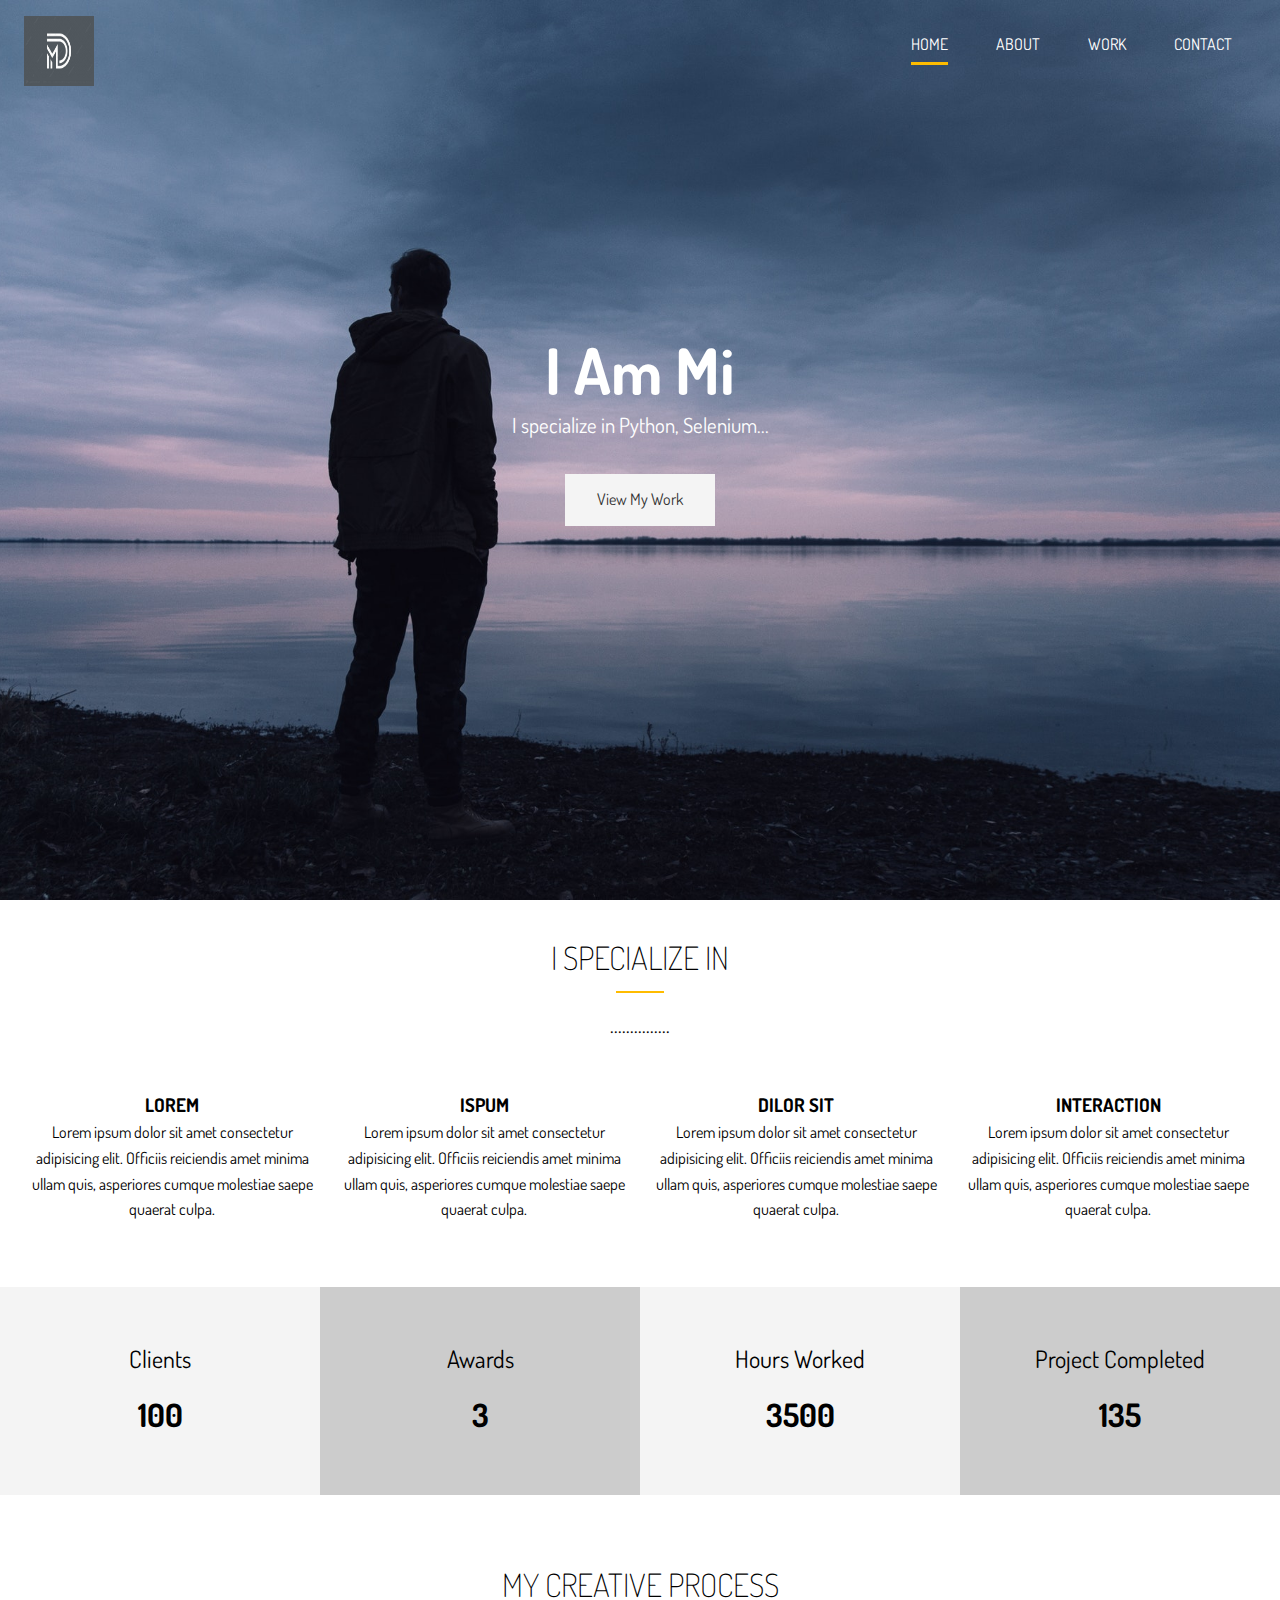
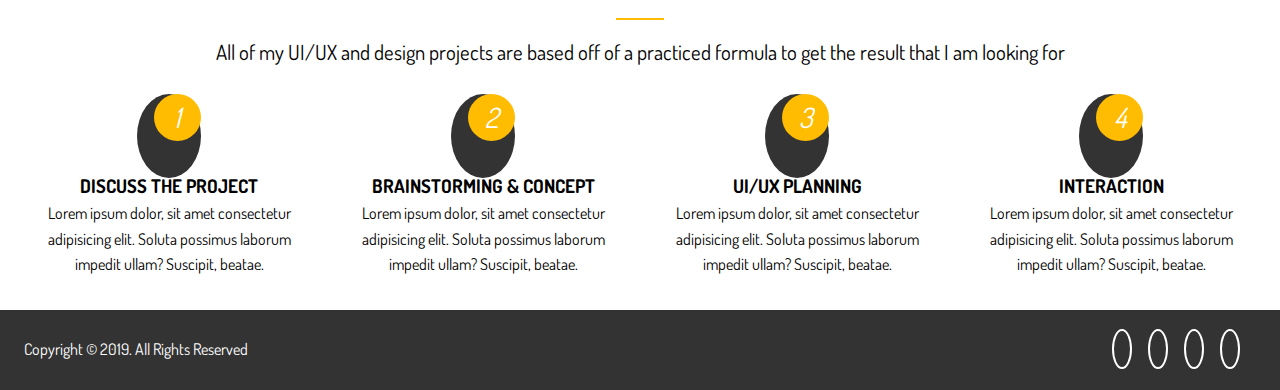
==== index.html @ 4a164e1c "first commit" ====
<!DOCTYPE html>
<html lang="en">
  <head>
    <meta charset="UTF-8" />
    <meta name="viewport" content="width=device-width, initial-scale=1.0" />
    <link
      rel="stylesheet"
      href="https://use.fontawesome.com/releases/v5.13.0/css/all.css"
      integrity="sha384-Bfad6CLCknfcloXFOyFnlgtENryhrpZCe29RTifKEixXQZ38WheV+i/6YWSzkz3V"
      crossorigin="anonymous"
    />
    <link
      href="https://fonts.googleapis.com/css?family=Dosis&display=swap"
      rel="stylesheet"
    />
    <link rel="stylesheet" href="css/main.css" />
    <title>Milos Dukovic</title>
  </head>
  <body>
    <header id="header-home">
      <div class="container">
        <nav id="main-nav">
          <img id="logo" src="img/logopic.png" alt="My Portfolio"/>
          <ul>
            <li><a href="index.html" class="current">Home</a></li>
            <li><a href="about.html">About</a></li>
            <li><a href="work.html">Work</a></li>
            <li><a href="contact.html">Contact</a></li>
          </ul>
        </nav>
        <div class="header-content">
          <h1>
            I Am
            <span class="txt-type" data-wait="3000" data-words='[" Milos Dukovic"]' ></span>
          </h1>
          <p class="lead"> I specialize in Python, Selenium...</p>
          <a href="work.html" class="btn-light">View My Work</a>
        </div>
      </div>
    </header>
<!-- Section A: Specialize -->
    <section id="home-a" class="text-center py-2">
      <div class="container">
        <h2 class="section-title">I Specialize In</h2>
        <div class="bottom-line"></div>
        <p class="lead"> ...............
        </p>
        <div class="specials">
          <div>
            <i class="fas fa-file-alt fa-2x"></i>
            <h3>Lorem</h3>
            <p>Lorem ipsum dolor sit amet consectetur adipisicing elit. Officiis reiciendis amet minima ullam quis, asperiores cumque molestiae saepe quaerat culpa.</p>
          </div>
          <div>
            <i class="fas fa-desktop fa-2x"></i>
            <h3>Ispum</h3>
            <p>Lorem ipsum dolor sit amet consectetur adipisicing elit. Officiis reiciendis amet minima ullam quis, asperiores cumque molestiae saepe quaerat culpa.</p>
          </div>
          <div>
            <i class="fas fa-object-ungroup fa-2x"></i>
            <h3>Dilor Sit</h3>
            <p>Lorem ipsum dolor sit amet consectetur adipisicing elit. Officiis reiciendis amet minima ullam quis, asperiores cumque molestiae saepe quaerat culpa.</p>
          </div>
          <div>
            <i class="fas fa-thumbs-up fa-2x"></i>
            <h3>Interaction</h3>
            <p>Lorem ipsum dolor sit amet consectetur adipisicing elit. Officiis reiciendis amet minima ullam quis, asperiores cumque molestiae saepe quaerat culpa.</p>
          </div>
        </div>
      </div>
    </section>

    <!-- Section B: Stats -->
    <section id="home-b" class="text-center py-2">
      <div class="stats">
        <div>
          <ul>
            <li><i class="fas fa-users fa-3x"></i></li>
            <li class="stats-title">Clients</li>
            <li class="stats-number">100</li>
          </ul>
        </div>
        <div>
          <ul>
            <li><i class="fas fa-award fa-3x"></i></li>
            <li class="stats-title">Awards</li>
            <li class="stats-number">3</li>
          </ul>
        </div>
        <div>
          <ul>
            <li><i class="fas fa-hourglass-start fa-3x"></i></li>
            <li class="stats-title">Hours Worked</li>
            <li class="stats-number">3500</li>
          </ul>
        </div>
        <div>
          <ul>
            <li><i class="fas fa-code-branch fa-3x"></i></li>
            <li class="stats-title">Project Completed</li>
            <li class="stats-number">135</li>
          </ul>
        </div>
      </div>
    </section>

    <!-- Section C: Process -->
      <section id="home-c" class="text-center py-2">
        <div class="container">
          <h2 class="section-title">My Creative Process</h2>
          <div class="bottom-line"></div>
            <p class="lead">All of my UI/UX and design projects are based off of a practiced formula to get the result that I am looking for</p>
          <div class="process">
            <div>
              <i class="fas fa-file-alt fa-4x process-icon my-2">
                <div class="process-step">1</div>
              </i>
              <h3>Discuss The Project</h3>
              <p>Lorem ipsum dolor, sit amet consectetur adipisicing elit. Soluta possimus laborum impedit ullam? Suscipit, beatae.</p>
            </div>
            <div>
              <i class="fas fa-desktop fa-4x process-icon my-2">
                <div class="process-step">2</div>
              </i>
              <h3>Brainstorming & Concept</h3>
              <p>Lorem ipsum dolor, sit amet consectetur adipisicing elit. Soluta possimus laborum impedit ullam? Suscipit, beatae.</p>
            </div>
            <div>
              <i class="fas fa-object-ungroup fa-4x process-icon my-2">
                <div class="process-step">3</div>
              </i>
              <h3>UI/UX Planning</h3>
              <p>Lorem ipsum dolor, sit amet consectetur adipisicing elit. Soluta possimus laborum impedit ullam? Suscipit, beatae.</p>
            </div>
            <div>
              <i class="fas fa-thumbs-up fa-4x process-icon my-2">
                <div class="process-step">4</div>
              </i>
              <h3>Interaction</h3>
              <p>Lorem ipsum dolor, sit amet consectetur adipisicing elit. Soluta possimus laborum impedit ullam? Suscipit, beatae.</p>
            </div>
          </div>
        </div>
      </section>

      <!-- Footer -->
      <footer id="main-footer">
        <div class="footer-content container">
          <p>Copyright &copy; 2019. All Rights Reserved</p>
          <div class="social">
            <i class="fab fa-twitter"></i>
            <i class="fab fa-facebook"></i>
            <i class="fab fa-instagram"></i>
            <i class="fab fa-linkedin"></i>
          </div>
        </div>
      </footer>

    <script src="js/typewriter.js"></script>
  </body>
</html>
---- css/main.css ----
.container {
  max-width: 1280px;
  padding: 0 1.5rem;
  margin: auto;
  overflow: hidden; }

.btn-main, .btn-light, .btn-dark {
  display: inline-block;
  padding: 0.8rem 2rem;
  transition: all 0.5s;
  border: none;
  cursor: pointer; }

.btn-main {
  color: #333;
  background-color: #ffbc00; }

.btn-light {
  color: #333;
  background-color: #f4f4f4; }

.btn-dark {
  color: #f4f4f4;
  background-color: #333; }

.bg-main {
  background: #ffbc00;
  color: #fff; }

.bg-dark {
  background: #333;
  color: #fff; }

.bg-light {
  background: #f4f4f4;
  color: #000; }

.bg-medium {
  background: #ccc;
  color: #000; }

button[class^='btn-']:hover,
a[class^='btn-']:hover,
input[class^='btn-']:hover {
  background-color: #ffbc00; }

.lead {
  font-size: 1.3rem;
  margin-bottom: 2rem; }

.text-center {
  text-align: center; }

.py-1 {
  padding: 1rem 0; }

.py-2 {
  padding: 2rem 0; }

.py-3 {
  padding: 3rem 0; }

.py-4 {
  padding: 4rem 0; }

.my-1 {
  margin: 1rem 0; }

.my-2 {
  margin: 2rem 0; }

.my-3 {
  margin: 3rem 0; }

.my-4 {
  margin: 4rem 0; }

.section-title {
  font-size: 2rem;
  display: block;
  padding-bottom: 0.5rem;
  text-align: center;
  font-weight: 100;
  text-transform: uppercase; }

.bottom-line {
  height: 2px;
  width: 3rem;
  background: #ffbc00;
  display: block;
  margin: 0 auto 1rem auto; }

.items {
  display: grid;
  grid-template-columns: repeat(3, 1fr);
  box-shadow: 0 5px 10px rgba(0, 0, 0, 0.3); }

.item {
  position: relative;
  background: #ffbc00;
  overflow: hidden; }
  .item:after {
    content: '';
    position: absolute;
    display: block;
    background: #ffbc00;
    opacity: 0.9;
    top: 0;
    left: 0;
    width: 100%;
    height: 100%;
    transform: scale(2) translateX(-75%) translateY(-75%) rotate(-28deg);
    transition: transform 3s cubic-bezier(0.2, 1, 0.3, 1); }
  .item:hover:after {
    transform: scale(2) translateX(0) translateY(0) rotate(-28deg); }
  .item:hover .item-image {
    transform: scale(1.2); }
  .item:hover .item-text {
    opacity: 1;
    transform: translateY(0); }
  .item-image {
    height: auto;
    transform: translateZ(0);
    display: block;
    transition: transform 750ms cubic-bezier(0.2, 1, 0.3, 1); }
  .item-image::before {
    content: '';
    display: block;
    padding-top: 75%;
    overflow: hidden; }
  .item-image img {
    position: absolute;
    top: 0;
    left: 0;
    width: 100%;
    height: auto;
    line-height: 0; }
  .item-text {
    position: absolute;
    top: 0;
    left: 0;
    bottom: 0;
    right: 0;
    opacity: 0;
    text-align: center;
    z-index: 1;
    color: #fff;
    transform: translateY(-20%);
    transition: opacity 500ms cubic-bezier(0.2, 1, 0.3, 1) transform 500ms cubic-bezier(0.2, 1, 0.3, 1);
    transition-delay: 300ms; }
  .item-text-wrap {
    position: absolute;
    width: 100%;
    top: 50%;
    transform: translateY(-50%); }
  .item-text-title {
    font-size: 2rem;
    padding: 0 1rem;
    margin: 5px 0 0 0; }
  .item-text-category {
    text-transform: uppercase;
    font-size: 1.2rem;
    opacity: 0.7;
    margin: 0; }

* {
  margin: 0;
  padding: 0; }

body {
  font-family: "Dosis", sans-serif;
  line-height: 1.6;
  background: #fff; }

a {
  text-decoration: none;
  color: #333; }

ul {
  list-style: none; }

h2,
h3,
h4 {
  text-transform: uppercase; }

img {
  width: 100%; }

#logo {
  width: 70px;
  height: 70px;
  color: #fff;
  text-transform: uppercase; }

#main-nav {
  display: flex;
  justify-content: space-between;
  padding-top: 1rem; }
  #main-nav ul {
    display: flex; }
  #main-nav li {
    padding: 1rem 1.5rem; }
  #main-nav a {
    text-decoration: none;
    color: #fff;
    text-transform: uppercase;
    border-bottom: 3px solid transparent;
    padding-bottom: 0.5rem;
    transition: border-color 0.5s; }
    #main-nav a:hover {
      border-color: #ccc; }
    #main-nav a.current {
      border-color: #ffbc00; }

#header-home {
  background: url("../img/showcase.jpg") no-repeat center right/cover;
  height: 100vh;
  color: #fff; }
  #header-home .header-content {
    text-align: center;
    padding-top: 20%; }
    #header-home .header-content h1 {
      font-size: 4rem;
      line-height: 1.2; }

#header-inner {
  background: url("../img/showcase.jpg") no-repeat 20% 30%/cover;
  height: 5.5rem;
  border-bottom: 3px solid #ffbc00; }

#home-a .specials {
  margin-top: 3rem;
  display: grid;
  grid-gap: 1rem;
  grid-template-columns: repeat(4, 1fr); }
  #home-a .specials .fas {
    color: #ffbc00;
    padding-bottom: 0.4rem; }

#home-b .stats {
  display: grid;
  grid-template-columns: repeat(4, 1fr); }
  #home-b .stats li {
    line-height: 2; }
    #home-b .stats li.stats-title {
      font-size: 1.5rem; }
    #home-b .stats li.stats-number {
      font-size: 2rem;
      font-weight: bold; }
  #home-b .stats div {
    padding: 3rem; }
    #home-b .stats div:nth-child(odd) {
      background: #f4f4f4; }
    #home-b .stats div:nth-child(even) {
      background: #ccc; }

#home-c .process {
  display: grid;
  grid-template-columns: repeat(4, 1fr);
  grid-gap: 1.5rem;
  text-align: center; }
  #home-c .process-step {
    position: absolute;
    top: 0;
    right: 0;
    font-size: 28px;
    background: #ffbc00;
    color: #fff;
    border-radius: 50%;
    height: 15px;
    width: 15px;
    line-height: 15px;
    padding: 1rem;
    transition: all 1s; }
  #home-c .process-icon {
    border-radius: 50%;
    background: #333;
    color: #fff;
    padding: 2rem;
    width: 70px;
    height: 70px;
    line-height: 70px;
    text-align: center;
    position: relative;
    transition: all 1s; }
    #home-c .process-icon:hover {
      background: #ffbc00;
      width: 90px;
      height: 90px;
      line-height: 90px; }
      #home-c .process-icon:hover .process-step {
        background: #333;
        color: #fff; }

#about-a .about-info {
  display: grid;
  grid-template-areas: 'bioimage bio bio' 'aw1 aw2 aw3';
  grid-gap: 1.2rem; }

#about-a .bio-image {
  grid-area: bioimage; }

#about-a .bio {
  grid-area: bio;
  border-left: 3px solid #ffbc00;
  padding: 0.8rem; }

#about-a .award-1 {
  grid-area: aw1; }

#about-a .award-2 {
  grid-area: aw2; }

#about-a .award-3 {
  grid-area: aw3; }

#about-a .award-1 .fas,
#about-a .award-2 .fas,
#about-a .award-3 .fas {
  color: #ffbc00;
  margin: 1rem; }

#about-b .progress {
  overflow: hidden;
  height: 20px;
  background: #ccc;
  border-radius: 5px;
  margin-bottom: 0.6rem; }
  #about-b .progress div {
    height: 100%;
    color: #fff;
    text-align: center;
    background: #ffbc00; }

#about-c .about-logos {
  display: grid;
  grid-template-columns: repeat(4, 1fr);
  grid-gap: 2rem; }
  #about-c .about-logos img {
    width: 70%; }

#about-d .testimonials {
  display: grid;
  grid-template-columns: repeat(4, 1fr);
  grid-gap: 0.5rem; }
  #about-d .testimonials ul {
    list-style: none;
    margin-top: 1rem;
    display: flex;
    align-items: center; }
  #about-d .testimonials p {
    border: 1px solid #ccc;
    border-radius: 5px;
    padding: 0.5rem; }
  #about-d .testimonials img {
    width: 50px;
    height: 50px;
    border-radius: 50%;
    margin-right: 0.5rem; }

#contact-a .text-fields {
  display: grid;
  grid-template-areas: 'name email' 'subject phone' 'message message';
  grid-gap: 1.2rem;
  margin-bottom: 1.2rem; }
  #contact-a .text-fields .name-input {
    grid-area: name; }
  #contact-a .text-fields .subject-input {
    grid-area: subject; }
  #contact-a .text-fields .email-input {
    grid-area: email; }
  #contact-a .text-fields .phone-input {
    grid-area: phone; }
  #contact-a .text-fields .message-input {
    grid-area: message;
    height: 100px; }
  #contact-a .text-fields .text-input {
    padding: 0.5rem 1rem; }

#contact-a button[type='submit'] {
  width: 50%; }

#contact-b .contact-info {
  display: grid;
  grid-template-columns: repeat(3, 1fr);
  text-align: center; }

#contact-c h1 {
  text-align: center;
  font-size: 4rem; }

#main-footer {
  background: #333;
  color: #fff;
  height: 5rem; }
  #main-footer .footer-content {
    display: flex;
    justify-content: space-between;
    height: 5rem;
    align-items: center; }
    #main-footer .footer-content .social .fab {
      margin-right: 1rem;
      border: 2px #fff solid;
      border-radius: 50%;
      height: 20px;
      width: 20px;
      line-height: 20px;
      text-align: center;
      padding: 0.5rem; }
      #main-footer .footer-content .social .fab:hover {
        background: #ffbc00; }

@media (max-width: 800px) {
  #header-home {
    height: 30rem; }
    #header-home .header-content {
      padding-top: 5rem; } }

@media (max-width: 500px) {
  #main-nav {
    flex-direction: column;
    align-items: center; }
    #main-nav li {
      padding: 1rem; }
  #header-home {
    height: 10rem;
    border-bottom: 3px solid #ffbc00;
    background-position: 20% 30%; }
    #header-home .header-content {
      display: none; }
  #header-inner {
    height: 10rem; }
  #home-a .specials,
  #home-b .stats,
  #home-c .process,
  #about-d .testimonials,
  #contact-b .contact-info,
  .items {
    grid-template-columns: 1fr; }
  #home-a .specials div {
    border-bottom: 1px solid #f4f4f4;
    padding-bottom: 1rem; }
    #home-a .specials div:last-child {
      border: none;
      padding-bottom: 0; }
  #home-b .stats div {
    padding: 2rem 0 1rem 0; }
  #about-a .about-info {
    grid-template-areas: 'bioimage' 'bio' 'aw1' 'aw2' 'aw3'; }
  #about-c {
    display: none; }
  #contact-a .text-fields {
    grid-template-areas: 'name' 'subject' 'email' 'phone' 'message'; }
  #contact-b div {
    margin-bottom: 1rem;
    padding-bottom: 1rem;
    border-bottom: 1px solid #555; }
    #contact-b div:last-child {
      border: none;
      margin-bottom: 0;
      padding-bottom: 0; }
  #contact-c h1 {
    font-size: 2rem; }
  #main-footer {
    height: 7rem; }
    #main-footer .footer-content {
      flex-direction: column;
      padding: 1rem;
      height: 5rem; } }

@media (max-height: 580px) {
  #header-home .header-content {
    padding-top: 3rem; } }

@media (max-height: 330px) {
  #header-home .header-content h1 {
    font-size: 2rem; } }
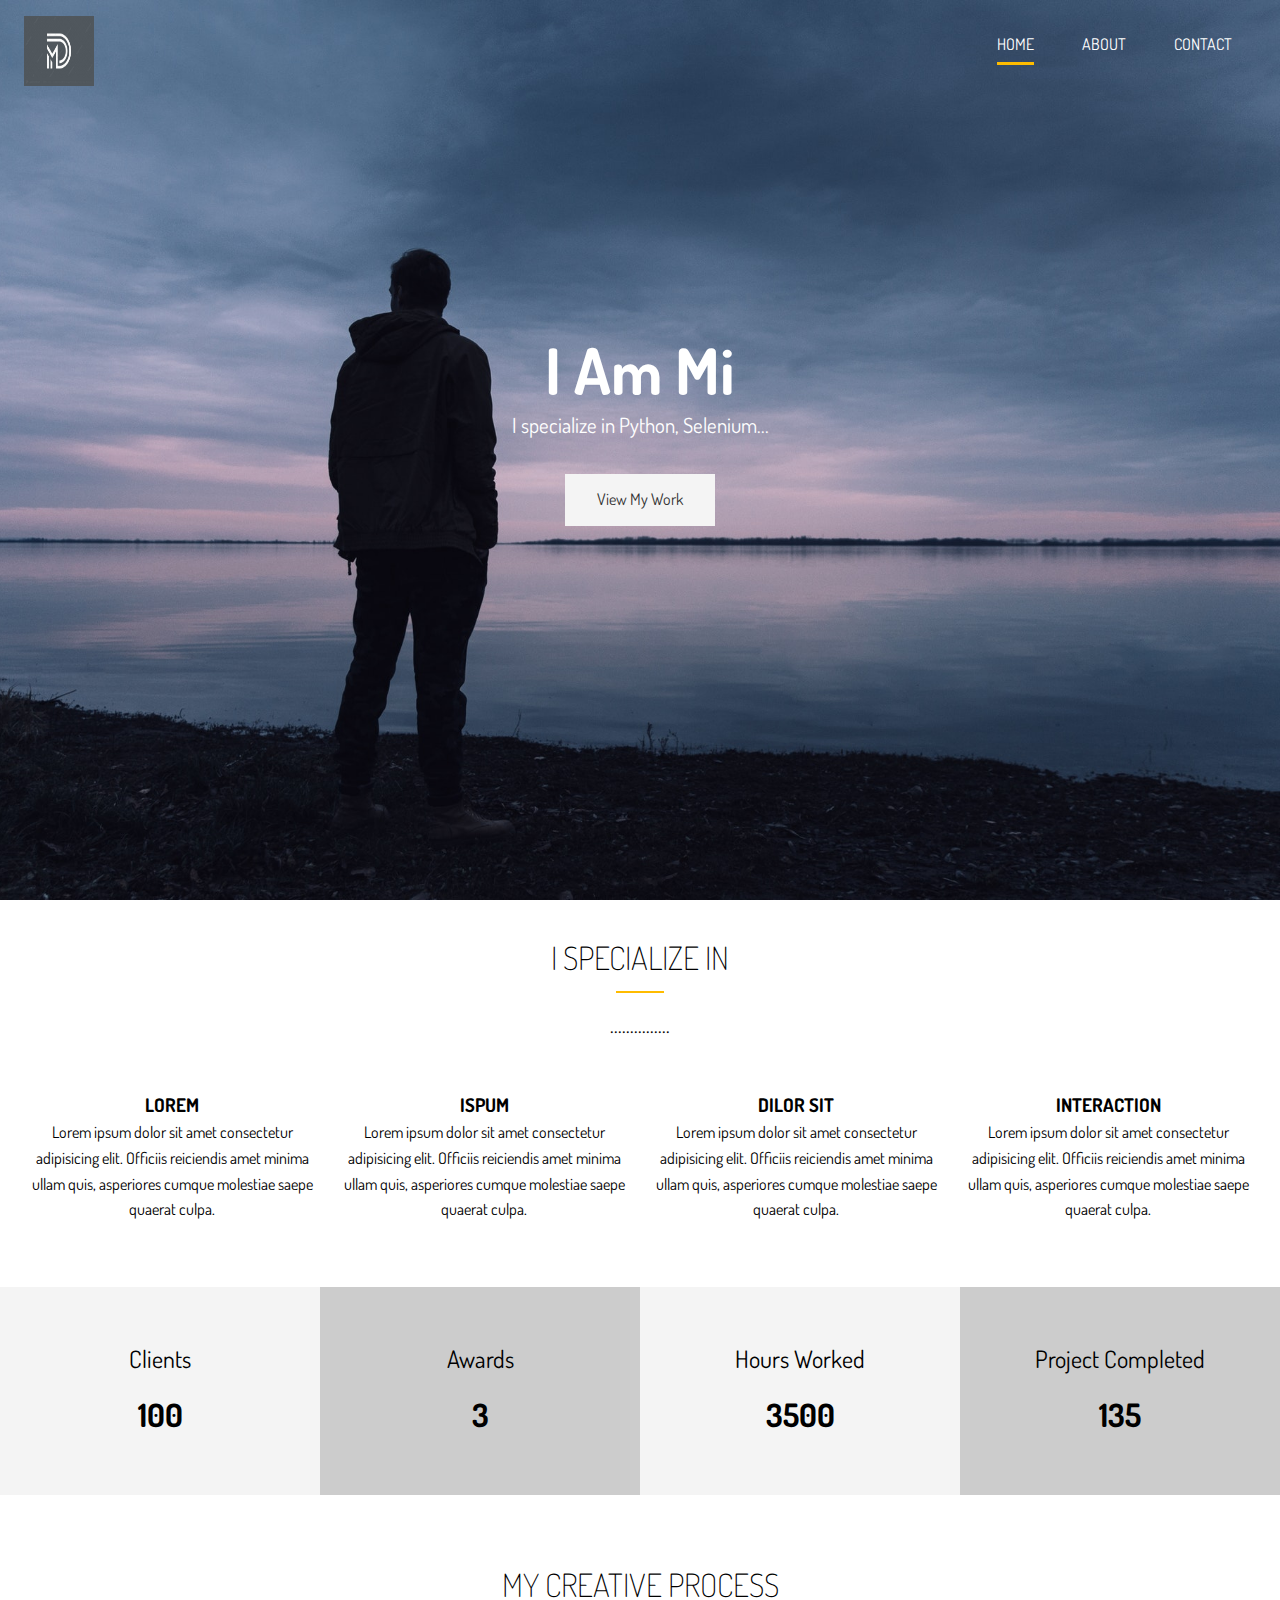
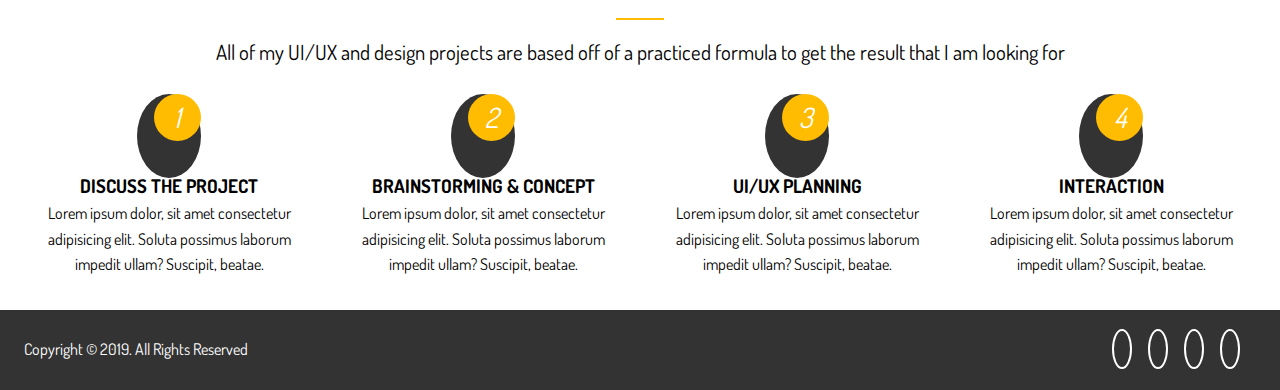
==== commit 164a78a7: "third commit" ====
--- a/index.html
+++ b/index.html
@@ -24,7 +24,7 @@
           <ul>
             <li><a href="index.html" class="current">Home</a></li>
             <li><a href="about.html">About</a></li>
-            <li><a href="work.html">Work</a></li>
+            <!-- <li><a href="work.html">Work</a></li> -->
             <li><a href="contact.html">Contact</a></li>
           </ul>
         </nav>
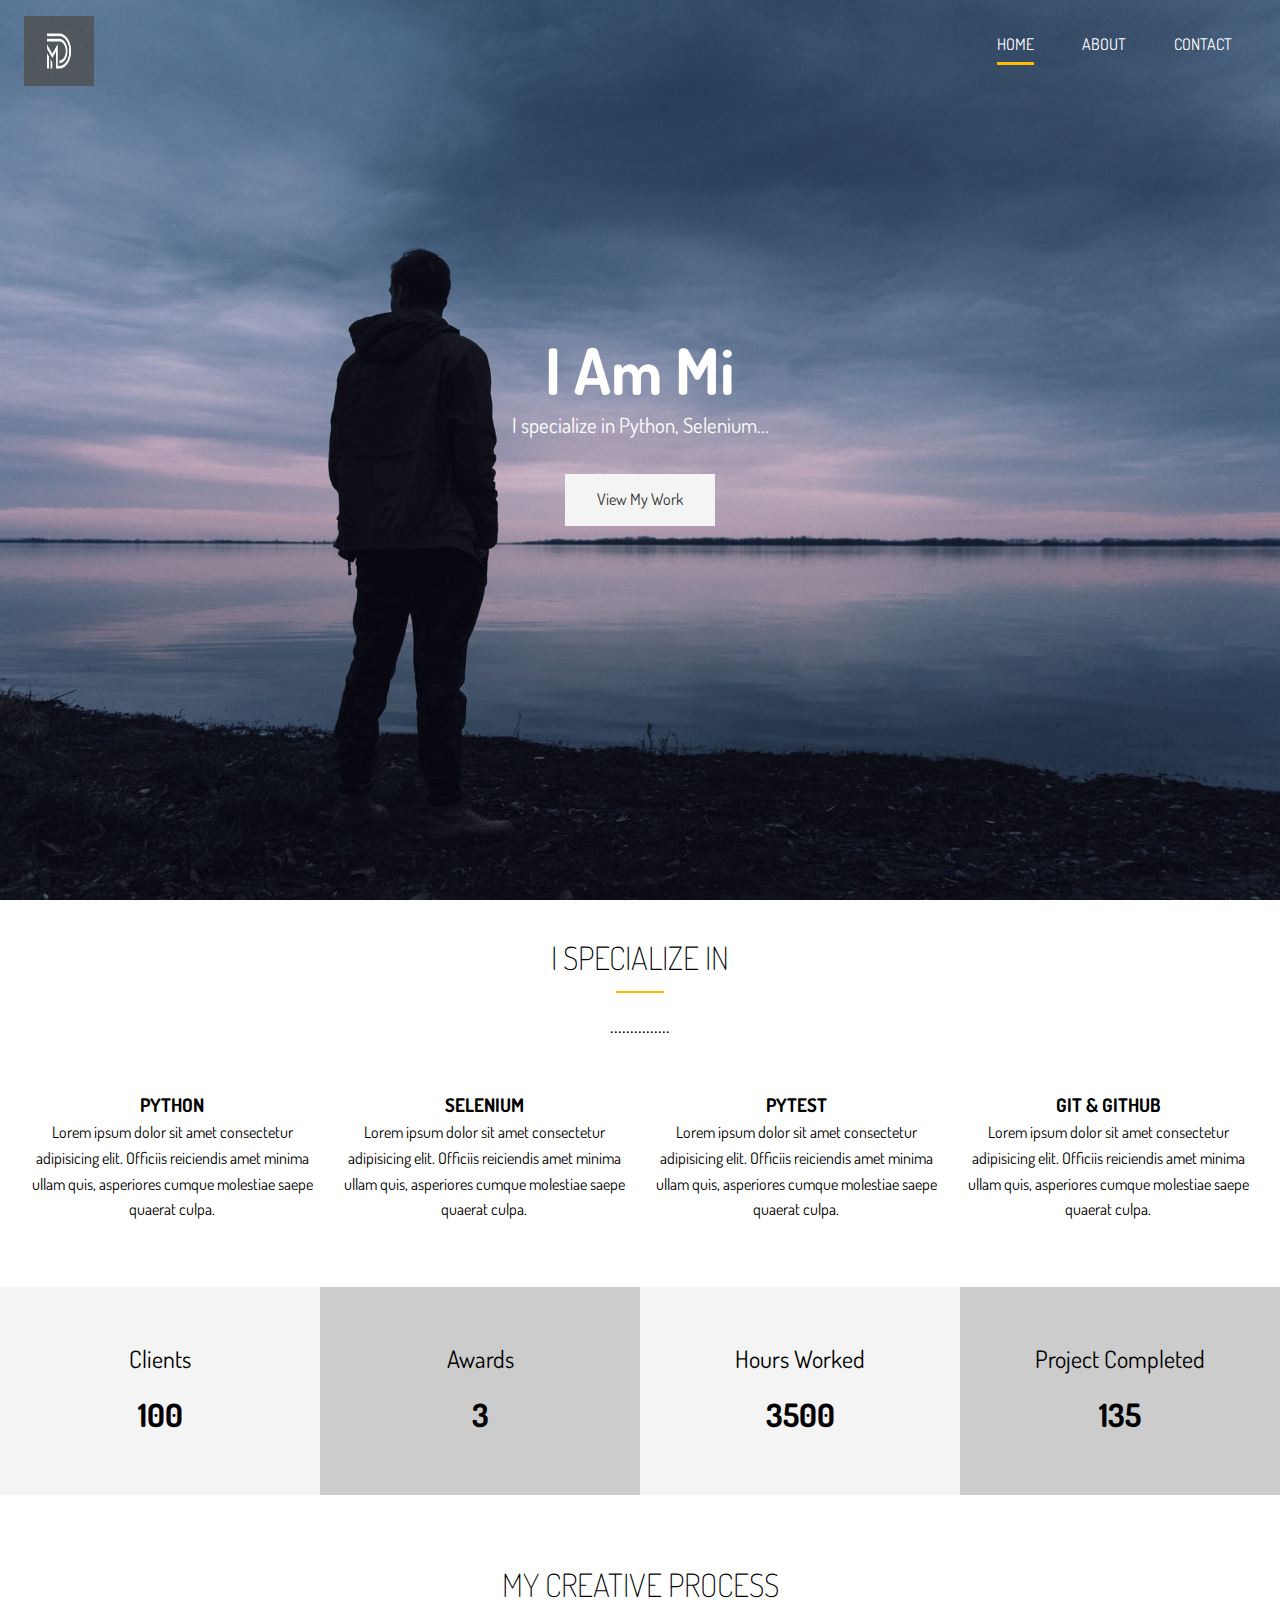
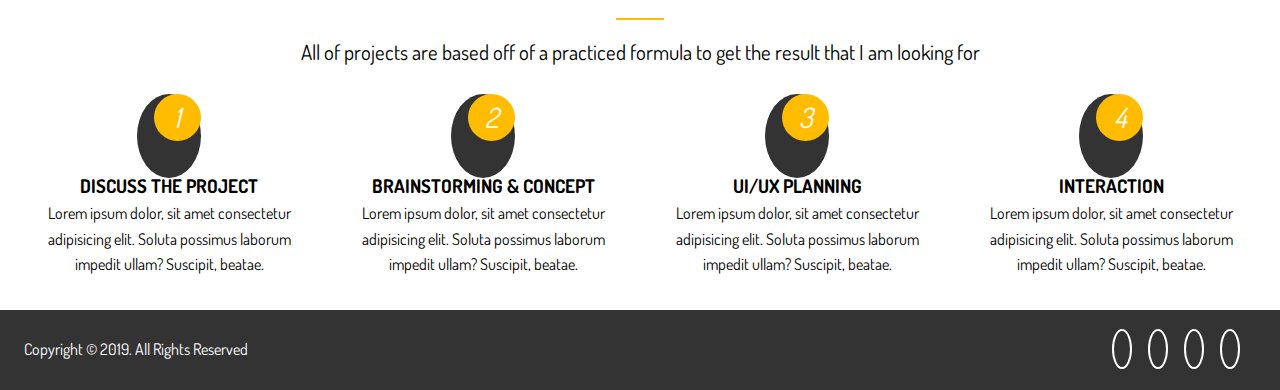
==== commit fc92a3fb: "fifth commit" ====
--- a/index.html
+++ b/index.html
@@ -34,7 +34,7 @@
             <span class="txt-type" data-wait="3000" data-words='[" Milos Dukovic"]' ></span>
           </h1>
           <p class="lead"> I specialize in Python, Selenium...</p>
-          <a href="work.html" class="btn-light">View My Work</a>
+          <a href="work.html" class="btn-light" onclick="return false">View My Work</a>
         </div>
       </div>
     </header>
@@ -48,22 +48,22 @@
         <div class="specials">
           <div>
             <i class="fas fa-file-alt fa-2x"></i>
-            <h3>Lorem</h3>
+            <h3>Python</h3>
             <p>Lorem ipsum dolor sit amet consectetur adipisicing elit. Officiis reiciendis amet minima ullam quis, asperiores cumque molestiae saepe quaerat culpa.</p>
           </div>
           <div>
             <i class="fas fa-desktop fa-2x"></i>
-            <h3>Ispum</h3>
+            <h3>Selenium</h3>
             <p>Lorem ipsum dolor sit amet consectetur adipisicing elit. Officiis reiciendis amet minima ullam quis, asperiores cumque molestiae saepe quaerat culpa.</p>
           </div>
           <div>
             <i class="fas fa-object-ungroup fa-2x"></i>
-            <h3>Dilor Sit</h3>
+            <h3>PyTest</h3>
             <p>Lorem ipsum dolor sit amet consectetur adipisicing elit. Officiis reiciendis amet minima ullam quis, asperiores cumque molestiae saepe quaerat culpa.</p>
           </div>
           <div>
             <i class="fas fa-thumbs-up fa-2x"></i>
-            <h3>Interaction</h3>
+            <h3>Git & GitHub</h3>
             <p>Lorem ipsum dolor sit amet consectetur adipisicing elit. Officiis reiciendis amet minima ullam quis, asperiores cumque molestiae saepe quaerat culpa.</p>
           </div>
         </div>
@@ -109,7 +109,7 @@
         <div class="container">
           <h2 class="section-title">My Creative Process</h2>
           <div class="bottom-line"></div>
-            <p class="lead">All of my UI/UX and design projects are based off of a practiced formula to get the result that I am looking for</p>
+            <p class="lead">All of projects are based off of a practiced formula to get the result that I am looking for</p>
           <div class="process">
             <div>
               <i class="fas fa-file-alt fa-4x process-icon my-2">
